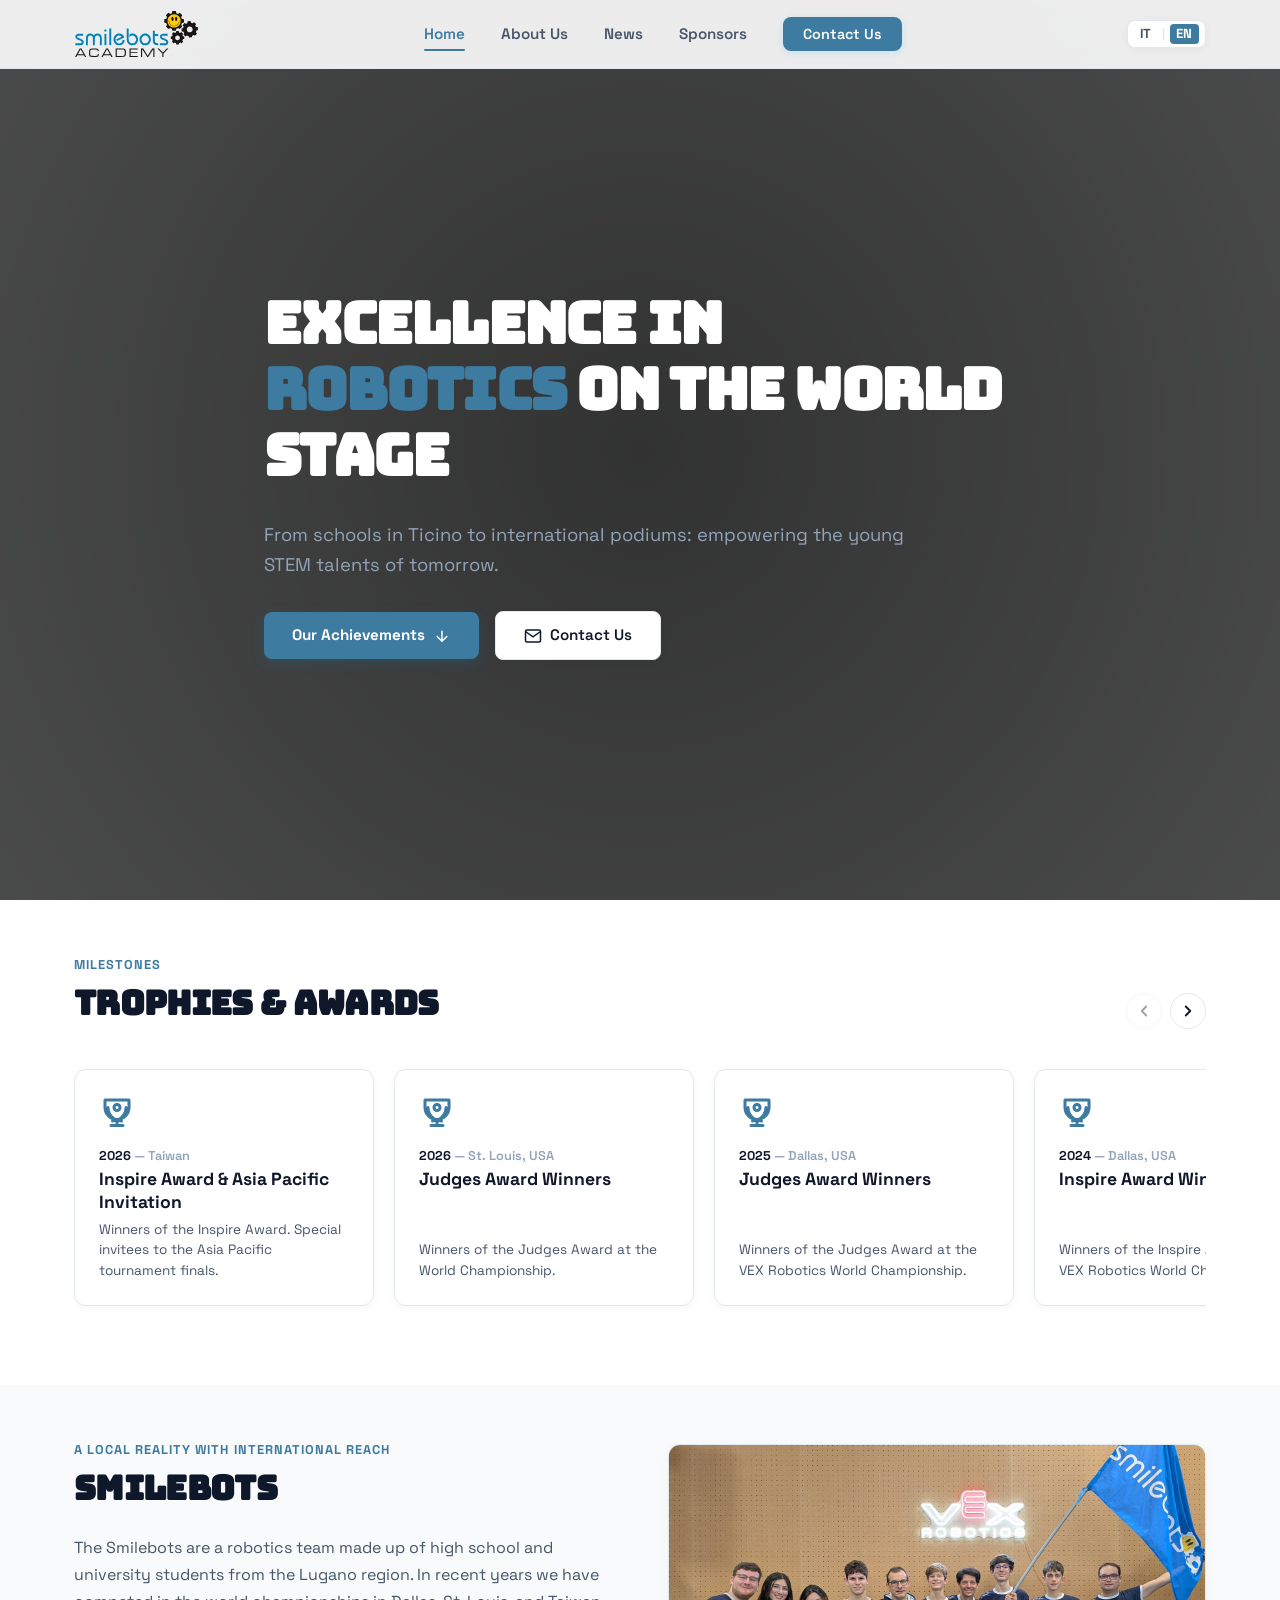
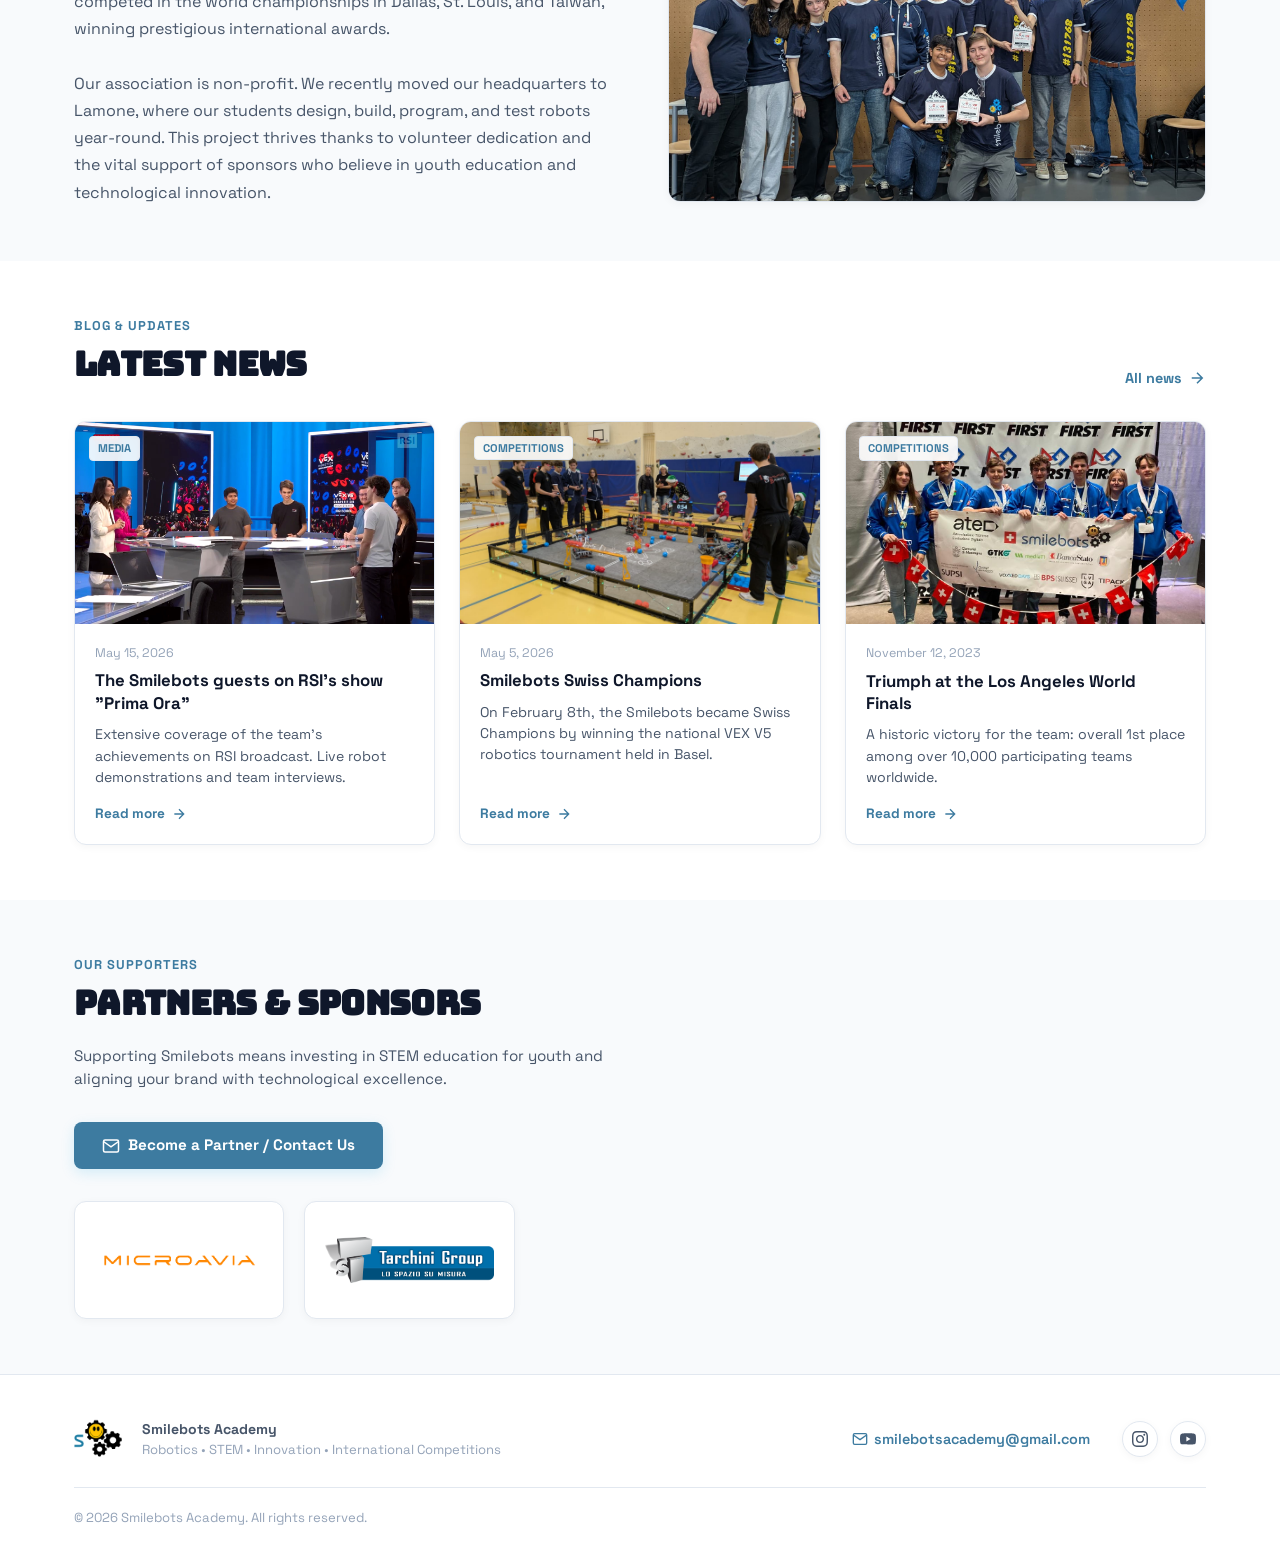
==== index_en.html @ 071c68f8 "implemented translations" ====
<!-- ==========================================================================================================================================
  ____            _ _      _           _            _                 _                      
 / ___| _ __ ___ (_) | ___| |__   ___ | |_ ___     / \   ___ __ _  __| | ___ _ __ ___  _   _ 
 \___ \| '_ ` _ \| | |/ _ \ '_ \ / _ \| __/ __|   / _ \ / __/ _` |/ _` |/ _ \ '_ ` _ \| | | |
  ___) | | | | | | | |  __/ |_) | (_) | |_\__ \  / ___ \ (_| (_| | (_| |  __/ | | | | | |_| |
 |____/|_| |_| |_|_|_|\___|_.__/ \___/ \__|___/ /_/   \_\___\__,_|\__,_|\___|_| |_| |_|\__, |
                                                                                        |___/ 
                                                                                                                                                  
======================================================================================================== DESIGN | © Smilebots Academy ========= -->

<!DOCTYPE html>
<html lang="en">
<head>
  <meta charset="UTF-8">
  <meta name="viewport" content="width=device-width, initial-scale=1.0">
  <title>Smilebots Academy</title>
  <meta name="description" content="A local reality with international reach. Competitive robotics academy and STEM education in Ticino.">
  <meta name="robots" content="index, follow, max-image-preview:large, max-snippet:-1, max-video-preview:-1">
  <link rel="canonical" href="https://smilebots.ch/index_en">

  <!-- Icons -->
  <link rel="icon" href="/favicon.ico" sizes="any">
  <link rel="apple-touch-icon" href="/src/smilebots_academy_logo_s.png">

  <!-- Open Graph / Social Media -->
  <meta property="og:type" content="website">
  <meta property="og:url" content="https://smilebots.ch/index_en">
  <meta property="og:title" content="Smilebots Academy">
  <meta property="og:description" content="A local reality with international reach. Competitive robotics academy and STEM education in Ticino.">
  <meta property="og:image" content="https://smilebots.ch/src/team_photo.jpg">
  <meta property="og:locale" content="en_US">
  <meta property="og:site_name" content="Smilebots Academy">

  <!-- Twitter Card -->
  <meta name="twitter:card" content="summary_large_image">
  <meta name="twitter:url" content="https://smilebots.ch/index_en">
  <meta name="twitter:title" content="Smilebots Academy">
  <meta name="twitter:description" content="A local reality with international reach. Competitive robotics academy and STEM education in Ticino.">
  <meta name="twitter:image" content="https://smilebots.ch/src/team_photo.jpg">

  <!-- Fonts & Styles -->
  <link rel="stylesheet" href="style/style.css">
  <link rel="preconnect" href="https://fonts.googleapis.com">
  <link rel="preconnect" href="https://fonts.gstatic.com" crossorigin>
  <link href="https://fonts.googleapis.com/css2?family=Bungee&family=Space+Grotesk:wght@300..700&display=swap" rel="stylesheet">

  <!-- Structured Data / JSON-LD -->
  <script type="application/ld+json">
  {
    "@context": "https://schema.org",
    "@type": "EducationalOrganization",
    "name": "Smilebots Academy",
    "url": "https://smilebots.ch/index_en",
    "logo": "https://smilebots.ch/src/smilebots_academy_logo_s.png",
    "image": "https://smilebots.ch/src/team_photo.jpg",
    "description": "A local reality with international reach. Competitive robotics academy and STEM education in Ticino.",
    "sameAs": [
      "https://www.instagram.com/smilebots_13176a/",
      "https://www.youtube.com/@smilebots4177"
    ]
  }
  </script>
</head>
<body data-page="home">

  <!-- Header Navigation -->
  <header class="header">
    <div class="container nav-container">
      <a href="/index_en" class="logo">
        <img src="src/smilebots_academy_logo.svg" alt="Smilebots Academy Logo" class="header-logo-img" />
      </a>

      <nav>
        <ul class="nav-menu">
          <li><a href="/index_en" class="nav-link active">Home</a></li>
          <li><a href="#about-us" class="nav-link">About Us</a></li>
          <li><a href="/news_en" class="nav-link">News</a></li>
          <li><a href="#sponsors" class="nav-link">Sponsors</a></li>
          <li><a href="mailto:smilebotsacademy@gmail.com" class="nav-cta">Contact Us</a></li>
        </ul>
      </nav>

      <div class="nav-actions">
        <div class="lang-switcher" aria-label="Language switcher">
          <a href="/" class="lang-btn" title="Italiano">IT</a>
          <span class="lang-divider">|</span>
          <a href="/index_en" class="lang-btn active" title="English">EN</a>
        </div>

        <button class="mobile-toggle" aria-label="Menu">
          <span></span>
          <span></span>
          <span></span>
        </button>
      </div>
    </div>
  </header>

  <!-- Hero -->
  <section class="hero">
    <div class="hero-video-wrapper">
      <video class="hero-video" autoplay loop muted playsinline poster="data:image/svg+xml;charset=UTF-8,%3Csvg xmlns='http://www.w3.org/2000/svg' width='1920' height='1080' viewBox='0 0 1920 1080'%3E%3Crect width='1920' height='1080' fill='%23f8fafc'/%3E%3C/svg%3E">
        <source src="/src/video/smilebots_hero.mp4" type="video/mp4">
      </video>
      <div class="hero-overlay"></div>
    </div>

    <div class="container hero-content">
      <h1 class="hero-title">
        Excellence in <span class="highlight">Robotics</span> on the World Stage
      </h1>
      <p class="hero-description">
        From schools in Ticino to international podiums: empowering the young STEM talents of tomorrow.
      </p>
      <div class="hero-actions">
        <a href="#achievements" class="btn-primary">
          Our Achievements
          <svg viewBox="0 0 24 24" width="18" height="18" fill="none" stroke="currentColor" stroke-width="2"><path d="M12 5v14M5 12l7 7 7-7"/></svg>
        </a>
        <a href="mailto:smilebotsacademy@gmail.com" class="btn-secondary" style="display: inline-flex; align-items: center; gap: 8px;">
          <svg viewBox="0 0 24 24" width="18" height="18" fill="none" stroke="currentColor" stroke-width="2"><path d="M4 4h16c1.1 0 2 .9 2 2v12c0 1.1-.9 2-2 2H4c-1.1 0-2-.9-2-2V6c0-1.1.9-2 2-2z"/><polyline points="22,6 12,13 2,6"/></svg>
          Contact Us
        </a>
      </div>
    </div>
  </section>

  <!-- Achievements section -->
  <section id="achievements" class="section">
    <div class="container">
      <div class="section-header">
        <span class="section-subtitle">Milestones</span>
        <div class="section-title-wrap">
          <h2 class="section-title">Trophies & Awards</h2>
          <div class="achievements-nav">
            <button class="achievements-arrow-btn" id="achievements-prev" aria-label="Scroll left" title="Previous">
              <svg viewBox="0 0 24 24" width="18" height="18" fill="none" stroke="currentColor" stroke-width="2.5" stroke-linecap="round" stroke-linejoin="round"><path d="M15 18l-6-6 6-6"/></svg>
            </button>
            <button class="achievements-arrow-btn" id="achievements-next" aria-label="Scroll right" title="Next">
              <svg viewBox="0 0 24 24" width="18" height="18" fill="none" stroke="currentColor" stroke-width="2.5" stroke-linecap="round" stroke-linejoin="round"><path d="M9 18l6-6-6-6"/></svg>
            </button>
          </div>
        </div>
      </div>

      <div class="achievements-scroll-wrapper">
        <div class="achievements-track" id="achievements-track">
          <!-- Dynamic rendering from content/results.json -->
          <p style="color: var(--text-muted);">Loading achievements...</p>
        </div>
      </div>
    </div>
  </section>

  <!-- About section -->
  <section id="about-us" class="section" style="background: var(--bg-subtle);">
    <div class="container">
      <div class="about-grid">
        <div class="about-content">
          <span class="section-subtitle">A local reality with international reach</span>
          <h2 class="section-title">Smilebots</h2>
          <p class="about-description">
            The Smilebots are a robotics team made up of high school and university students from the Lugano region. In recent years we have competed in the world championships in Dallas, St. Louis, and Taiwan, winning prestigious international awards.<br><br>Our association is non-profit. We recently moved our headquarters to Lamone, where our students design, build, program, and test robots year-round. This project thrives thanks to volunteer dedication and the vital support of sponsors who believe in youth education and technological innovation.
          </p>
        </div>
        <div class="about-image-wrap">
          <img src="src/team_photo.jpg" alt="Smilebots Team" class="about-image" loading="lazy">
        </div>
      </div>
    </div>
  </section>

  <!-- News section -->
  <section id="news" class="section">
    <div class="container">
      <div class="section-header">
        <span class="section-subtitle">Blog & Updates</span>
        <div class="section-title-wrap">
          <h2 class="section-title">Latest News</h2>
          <a href="/news_en" class="section-link">
            All news
            <svg viewBox="0 0 24 24" width="18" height="18" fill="none" stroke="currentColor" stroke-width="2"><path d="M5 12h14M12 5l7 7-7 7"/></svg>
          </a>
        </div>
      </div>

      <div class="news-grid" id="news-grid">
        <!-- Dynamic rendering from content/news.json (Max 3) -->
        <p style="color: var(--text-muted);">Loading news...</p>
      </div>
    </div>
  </section>

  <!-- Sponsors section -->
  <section id="sponsors" class="section" style="background: var(--bg-subtle);">
    <div class="container">
      <div class="section-header">
        <span class="section-subtitle">Our Supporters</span>
        <h2 class="section-title">Partners & Sponsors</h2>
        <p style="color: var(--text-muted); max-width: 580px; margin: 1rem 0 2rem 0; font-size: 0.95rem;">
          Supporting Smilebots means investing in STEM education for youth and aligning your brand with technological excellence.
        </p>
        <a href="mailto:smilebotsacademy@gmail.com" class="btn-primary" style="display: inline-flex; align-items: center; gap: 8px;">
          <svg viewBox="0 0 24 24" width="18" height="18" fill="none" stroke="currentColor" stroke-width="2"><path d="M4 4h16c1.1 0 2 .9 2 2v12c0 1.1-.9 2-2 2H4c-1.1 0-2-.9-2-2V6c0-1.1.9-2 2-2z"/><polyline points="22,6 12,13 2,6"/></svg>
          Become a Partner / Contact Us
        </a>
      </div>

      <div class="sponsors-grid" id="sponsors-grid">
        <!-- Dynamic rendering from content/sponsors.json -->
        <p style="color: var(--text-muted); text-align: center; grid-column: 1/-1;">Loading partners...</p>
      </div>
    </div>
  </section>

  <!-- Footer -->
  <footer id="contact" class="footer">
    <div class="container">
      <div class="footer-content">
        <div class="footer-left">
          <img src="src/smilebots_academy_logo_s.png" alt="Smilebots Academy Logo" class="footer-logo-img" />
          <div class="footer-info">
            <p><strong>Smilebots Academy</strong></p>
            <p style="font-size: 0.82rem; color: var(--text-dim);">Robotics • STEM • Innovation • International Competitions</p>
          </div>
        </div>

        <div class="footer-right">
          <a href="mailto:smilebotsacademy@gmail.com" style="display:inline-flex; align-items:center; gap:6px; font-weight:600; font-size:0.9rem; color:var(--primary-blue); margin-right:1rem;">
            <svg viewBox="0 0 24 24" width="16" height="16" fill="none" stroke="currentColor" stroke-width="2"><path d="M4 4h16c1.1 0 2 .9 2 2v12c0 1.1-.9 2-2 2H4c-1.1 0-2-.9-2-2V6c0-1.1.9-2 2-2z"/><polyline points="22,6 12,13 2,6"/></svg>
            smilebotsacademy@gmail.com
          </a>

          <div class="social-icons">
            <a href="https://www.instagram.com/smilebots_13176a/" target="_blank" rel="noopener" class="social-icon" aria-label="Instagram" title="Instagram">
              <svg viewBox="0 0 24 24"><path d="M12 2.163c3.204 0 3.584.012 4.85.07 3.252.148 4.771 1.691 4.919 4.919.058 1.265.069 1.645.069 4.849 0 3.205-.012 3.584-.069 4.849-.149 3.225-1.664 4.771-4.919 4.919-1.266.058-1.644.07-4.85.07-3.204 0-3.584-.012-4.849-.07-3.26-.149-4.771-1.699-4.919-4.92-.058-1.265-.07-1.644-.07-4.849 0-3.204.013-3.583.07-4.849.149-3.227 1.664-4.771 4.919-4.919 1.266-.057 1.645-.069 4.849-.069zm0-2.163c-3.259 0-3.667.014-4.947.072-4.358.2-6.78 2.618-6.98 6.98-.059 1.281-.073 1.689-.073 4.948 0 3.259.014 3.668.072 4.948.2 4.358 2.618 6.78 6.98 6.98 1.281.058 1.689.072 4.948.072 3.259 0 3.668-.014 4.948-.072 4.354-.2 6.782-2.618 6.979-6.98.059-1.28.073-1.689.073-4.948 0-3.259-.014-3.667-.072-4.947-.196-4.354-2.617-6.78-6.979-6.98-1.281-.059-1.69-.073-4.949-.073zm0 5.838c-3.403 0-6.162 2.759-6.162 6.162s2.759 6.163 6.162 6.163 6.162-2.759 6.162-6.163c0-3.403-2.759-6.162-6.162-6.162zm0 10.162c-2.209 0-4-1.79-4-4 0-2.209 1.791-4 4-4s4 1.791 4 4c0 2.21-1.791 4-4 4zm6.406-11.845c-.796 0-1.441.645-1.441 1.44s.645 1.44 1.441 1.44c.795 0 1.439-.645 1.439-1.44s-.644-1.44-1.439-1.44z"/></svg>
            </a>
            <a href="https://www.youtube.com/@smilebots4177" target="_blank" rel="noopener" class="social-icon" aria-label="YouTube" title="YouTube">
              <svg viewBox="0 0 24 24"><path d="M23.498 6.186a3.016 3.016 0 0 0-2.122-2.136C19.505 3.545 12 3.545 12 3.545s-7.505 0-9.377.505A3.017 3.017 0 0 0 .502 6.186C0 8.07 0 12 0 12s0 3.93.502 5.814a3.016 3.016 0 0 0 2.122 2.136c1.871.505 9.376.505 9.376.505s7.505 0 9.377-.505a3.015 3.015 0 0 0 2.122-2.136C24 15.93 24 12 24 12s0-3.93-.502-5.814zM9.545 15.568V8.432L15.818 12l-6.273 3.568z"/></svg>
            </a>
          </div>
        </div>
      </div>

      <div class="footer-bottom">
        <p>© <span id="copyright-year">2026</span> Smilebots Academy. All rights reserved.</p>
      </div>
    </div>
  </footer>

  <!-- News Popup Modal -->
  <dialog id="news-modal" class="modal-dialog">
    <div class="modal-content">
      <button class="modal-close-btn" aria-label="Close">&times;</button>
      <img id="modal-img" src="" alt="" class="modal-header-img" />
      <div class="modal-body">
        <div class="modal-meta">
          <span id="modal-category" class="modal-tag"></span>
          <span id="modal-date" class="modal-date"></span>
        </div>
        <h2 id="modal-title" class="modal-title"></h2>
        <div id="modal-text" class="modal-text"></div>
      </div>
    </div>
  </dialog>

  <script src="scripts/main.js"></script>
</body>
</html>
---- style/style.css ----
:root {
  --primary-blue: #3d7ba0;
  --primary-blue-glow: rgba(0, 163, 224, 0.15);
  
  --bg-page: #ffffff;
  --bg-subtle: #f8fafc;
  --bg-card: #ffffff;
  --bg-nav: rgba(255, 255, 255, 0.9);
  
  --text-main: #0f172a;
  --text-muted: #475569;
  --text-dim: #94a3b8;
  
  --border-color: #e2e8f0;
  --border-highlight: #00a3e0;
  --shadow-sm: 0 2px 8px rgba(0, 0, 0, 0.04);
  --shadow-md: 0 6px 16px rgba(0, 0, 0, 0.06);
  
  --font-family: 'Space Grotesk', -apple-system, BlinkMacSystemFont, "Segoe UI", Roboto, Helvetica, Arial, sans-serif;
  --title-font: 'Bungee', -apple-system, BlinkMacSystemFont, "Segoe UI", Roboto, Helvetica, Arial, sans-serif;
  --transition-fast: 0.2s cubic-bezier(0.16, 1, 0.3, 1);
  --transition-normal: 0.3s cubic-bezier(0.16, 1, 0.3, 1);
  --radius-sm: 8px;
  --radius-md: 12px;
  --radius-lg: 20px;
  --container-max: 1180px;
}

*, *::before, *::after {
  box-sizing: border-box;
  margin: 0;
  padding: 0;
}

html {
  scroll-behavior: smooth;
  font-family: var(--font-family);
  background-color: var(--bg-page);
  color: var(--text-main);
  line-height: 1.5;
  -webkit-font-smoothing: antialiased;
}

body {
  min-height: 100vh;
  display: flex;
  flex-direction: column;
  overflow-x: hidden;
}

body.modal-open {
  overflow: hidden;
}

a {
  color: inherit;
  text-decoration: none;
}

img, video {
  max-width: 100%;
  height: auto;
  display: block;
}

button {
  font-family: inherit;
  cursor: pointer;
  border: none;
  background: none;
}

::selection {
  background: var(--primary-blue);
  color: #ffffff;
  text-shadow: none;
}

.container {
  max-width: var(--container-max);
  margin: 0 auto;
  padding: 0 1.5rem;
  width: 100%;
}

/* Header & Navbar */
.header {
  position: fixed;
  top: 0;
  left: 0;
  width: 100%;
  z-index: 1000;
  background: var(--bg-nav);
  backdrop-filter: blur(12px);
  -webkit-backdrop-filter: blur(12px);
  border-bottom: 1px solid var(--border-color);
  transition: all var(--transition-fast);
}

.nav-container {
  display: flex;
  align-items: center;
  justify-content: space-between;
  height: 68px;
}

.header-logo-img {
  height: 48px;
  width: auto;
  object-fit: contain;
}

.nav-menu {
  display: flex;
  align-items: center;
  gap: 2.25rem;
  list-style: none;
}

.nav-link {
  font-size: 0.95rem;
  font-weight: 600;
  color: var(--text-muted);
  transition: color var(--transition-fast);
  padding: 0.5rem 0;
  position: relative;
}

.nav-link:hover,
.nav-link.active {
  color: var(--primary-blue);
}

.nav-link.active::after {
  content: '';
  position: absolute;
  bottom: 0;
  left: 0;
  width: 100%;
  height: 2px;
  background-color: var(--primary-blue);
  border-radius: 2px;
}

.nav-cta {
  padding: 0.5rem 1.25rem;
  border-radius: var(--radius-sm);
  background: var(--primary-blue);
  color: #ffffff;
  font-weight: 600;
  font-size: 0.9rem;
  transition: all var(--transition-fast);
  box-shadow: 0 2px 8px var(--primary-blue-glow);
}

.nav-cta:hover {
  background: #008cc2;
}

/* Language Switcher */
.lang-switcher {
  display: inline-flex;
  align-items: center;
  gap: 4px;
  background: var(--bg-card);
  border: 1px solid var(--border-color);
  border-radius: var(--radius-sm);
  padding: 3px 6px;
  font-size: 0.82rem;
  font-weight: 700;
  letter-spacing: 0.05em;
  box-shadow: var(--shadow-sm);
}

.lang-btn {
  color: var(--text-muted);
  text-decoration: none;
  padding: 2px 6px;
  border-radius: 4px;
  transition: all var(--transition-fast);
  line-height: 1.2;
}

.lang-btn:hover {
  color: var(--primary-blue);
}

.lang-btn.active {
  color: #ffffff;
  background: var(--primary-blue);
}

.lang-divider {
  color: var(--border-color);
  font-size: 0.75rem;
  user-select: none;
}

.nav-actions {
  display: flex;
  align-items: center;
  gap: 0.75rem;
}

/* Mobile Nav Toggle */
.mobile-toggle {
  display: none;
  flex-direction: column;
  gap: 5px;
  padding: 6px;
}

.mobile-toggle span {
  width: 22px;
  height: 2px;
  background-color: var(--text-main);
  border-radius: 2px;
}

/* Hero section */
.hero {
  position: relative;
  min-height: 100vh;
  display: flex;
  align-items: center;
  justify-content: center;
  padding: 100px 0 50px;
  overflow: hidden;
  background-color: var(--bg-subtle);
}

.hero-video-wrapper {
  position: absolute;
  top: 0;
  left: 0;
  width: 100%;
  height: 100%;
  z-index: 1;
}

.hero-video {
  width: 100%;
  height: 100%;
  object-fit: cover;
}

.hero-overlay {
  position: absolute;
  top: 0;
  left: 0;
  width: 100%;
  height: 100%;
  background: radial-gradient(circle at center, rgba(0, 0, 0, 0.8) 0%, rgba(0, 0, 0, 0.7) 100%);
  z-index: 2;
}

.hero-content {
  position: relative;
  z-index: 3;
  text-align: left;
  max-width: 800px;
  margin: 0 auto;
}

.hero-title {
  font-family: var(--title-font);
  font-size: clamp(2.2rem, 4.5vw, 3.8rem);
  font-weight: 800;
  line-height: 1.15;
  letter-spacing: -0.03em;
  margin-bottom: 1rem;
  color: #ffffff;
}

.hero-title .highlight {
  color: var(--primary-blue);
}

.hero-description {
  font-size: clamp(1rem, 1.8vw, 1.15rem);
  color: var(--text-dim);
  max-width: 640px;
  margin: 2rem 0;
  line-height: 1.6;
}

.hero-actions {
  display: flex;
  align-items: center;
  justify-content: left;
  gap: 1rem;
  flex-wrap: wrap;
}

.btn-primary {
  padding: 0.75rem 1.75rem;
  border-radius: var(--radius-sm);
  background: var(--primary-blue);
  color: #ffffff;
  font-weight: 700;
  font-size: 0.95rem;
  transition: all var(--transition-fast);
  box-shadow: 0 4px 14px var(--primary-blue-glow);
  display: inline-flex;
  align-items: center;
  gap: 8px;
}

.btn-primary:hover {
  transform: translateY(-1px);
  background: #008cc2;
}

.btn-secondary {
  padding: 0.75rem 1.75rem;
  border-radius: var(--radius-sm);
  background: #ffffff;
  color: var(--text-main);
  border: 1px solid var(--border-color);
  font-weight: 600;
  font-size: 0.95rem;
  transition: all var(--transition-fast);
  box-shadow: var(--shadow-sm);
}

.btn-secondary:hover {
  background: var(--bg-subtle);
  transform: translateY(-1px);
  border-color: #cbd5e1;
}

.section {
  padding: 55px 0;
  position: relative;
}

.section-subtitle {
  color: var(--primary-blue);
  font-family: var(--font-family);
  font-size: 0.8rem;
  font-weight: 700;
  text-transform: uppercase;
  letter-spacing: 0.08em;
  margin-bottom: 0.25rem;
  display: block;
}

.section-header, .news-page-header h1 {
  margin-bottom: 2rem;
  font-family: var(--title-font);
}

.section-header p, .section-header a {
  font-family: var(--font-family);
}

.section-title-wrap {
  display: flex;
  align-items: flex-end;
  justify-content: space-between;
  gap: 1.5rem;
  flex-wrap: wrap;
}

.section-title {
  font-size: clamp(1.6rem, 3vw, 2.1rem);
  font-weight: 800;
  letter-spacing: -0.02em;
  color: var(--text-main);
}

.section-link {
  display: inline-flex;
  align-items: center;
  gap: 6px;
  color: var(--primary-blue);
  font-weight: 700;
  font-size: 0.9rem;
  transition: gap var(--transition-fast);
}

.section-link:hover {
  gap: 10px;
}

/* Horizontal achievements scroll section */
.achievements-nav {
  display: flex;
  align-items: center;
  gap: 0.5rem;
}

.achievements-arrow-btn {
  width: 36px;
  height: 36px;
  border-radius: 50%;
  background: var(--bg-card);
  border: 1px solid var(--border-color);
  color: var(--text-main);
  display: flex;
  align-items: center;
  justify-content: center;
  cursor: pointer;
  transition: all var(--transition-fast);
}

.achievements-arrow-btn:hover {
  border-color: var(--border-highlight);
  color: var(--primary-blue);
  background: var(--bg-subtle);
}

.achievements-arrow-btn:active {
  transform: scale(0.94);
}

.achievements-track {
  display: flex;
  gap: 1.25rem;
  overflow-x: auto;
  scroll-snap-type: x mandatory;
  padding: 0.5rem 0.25rem 1.5rem;
  scrollbar-width: thin;
  scrollbar-color: var(--primary-blue) transparent;
}

.achievements-track::-webkit-scrollbar {
  height: 6px;
}

.achievements-track::-webkit-scrollbar-track {
  background: #f1f5f9;
  border-radius: 10px;
}

.achievements-track::-webkit-scrollbar-thumb {
  background: var(--primary-blue);
  border-radius: 10px;
}

.achievement-card {
  flex: 0 0 300px;
  scroll-snap-align: start;
  background: var(--bg-card);
  border: 1px solid var(--border-color);
  border-radius: var(--radius-md);
  padding: 1.5rem;
  display: flex;
  flex-direction: column;
  justify-content: space-between;
  box-shadow: var(--shadow-sm);
  transition: all var(--transition-fast);
}

.achievement-icon {
  width: 40px;
  height: 40px;
  color: var(--primary-blue);
  margin-bottom: 0.75rem;
}

.achievement-year {
  font-size: 0.8rem;
  color: var(--text-dim);
  font-weight: 600;
  margin-bottom: 0.2rem;
}

.achievement-year-only {
  font-weight: 800;
  color: var(--text-main);
}

.achievement-title {
  font-size: 1.1rem;
  font-weight: 700;
  margin-bottom: 0.4rem;
  color: var(--text-main);
  line-height: 1.3;
}

.achievement-desc {
  font-size: 0.85rem;
  color: var(--text-muted);
  line-height: 1.5;
}

/* About / Academy section */
.about-grid {
  display: grid;
  grid-template-columns: 1fr 1fr;
  gap: 3.5rem;
  align-items: center;
}

.about-content {
  display: flex;
  flex-direction: column;
}

.about-content .section-title {
  font-family: var(--title-font);
  margin-bottom: 1.25rem;
}

.about-description {
  font-size: 1rem;
  color: var(--text-muted);
  line-height: 1.7;
}

.about-image-wrap {
  position: relative;
  border-radius: var(--radius-md);
  overflow: hidden;
  box-shadow: var(--shadow-sm);
  border: 1px solid var(--border-color);
  aspect-ratio: 3 / 2;
}

.about-image {
  width: 100%;
  height: 100%;
  object-fit: cover;
  transition: transform var(--transition-normal);
}

/* News section Cards */
.news-grid {
  display: grid;
  grid-template-columns: repeat(auto-fit, minmax(300px, 1fr));
  gap: 1.5rem;
}

.news-card {
  background: var(--bg-card);
  border: 1px solid var(--border-color);
  border-radius: var(--radius-md);
  overflow: hidden;
  display: flex;
  flex-direction: column;
  cursor: pointer;
  box-shadow: var(--shadow-sm);
  transition: all var(--transition-fast);
}

.news-card:hover {
  transform: translateY(-4px);
}

.news-card-img-wrap {
  width: 100%;
  aspect-ratio: 16 / 9;
  overflow: hidden;
  position: relative;
  background-color: #f1f5f9;
}

.news-card-img {
  width: 100%;
  height: 100%;
  object-fit: cover;
  transition: transform var(--transition-normal);
}

.news-card-category {
  position: absolute;
  top: 0.85rem;
  left: 0.85rem;
  background: rgba(255, 255, 255, 0.9);
  backdrop-filter: blur(4px);
  border: 1px solid var(--border-color);
  color: var(--primary-blue);
  font-size: 0.7rem;
  font-weight: 700;
  padding: 3px 8px;
  border-radius: 4px;
  text-transform: uppercase;
}

.news-card-body {
  padding: 1.25rem;
  display: flex;
  flex-direction: column;
  flex-grow: 1;
}

.news-card-date {
  font-size: 0.78rem;
  color: var(--text-dim);
  margin-bottom: 0.4rem;
}

.news-card-title {
  font-size: 1.05rem;
  font-weight: 700;
  color: var(--text-main);
  margin-bottom: 0.6rem;
  line-height: 1.35;
  display: -webkit-box;
  line-clamp: 2;
  -webkit-line-clamp: 2;
  -webkit-box-orient: vertical;
  overflow: hidden;
}

.news-card-excerpt {
  font-size: 0.88rem;
  color: var(--text-muted);
  line-height: 1.5;
  margin-bottom: 1rem;
  display: -webkit-box;
  line-clamp: 3;
  -webkit-line-clamp: 3;
  -webkit-box-orient: vertical;
  overflow: hidden;
  flex-grow: 1;
}

.news-card-readmore {
  display: inline-flex;
  align-items: center;
  gap: 6px;
  font-size: 0.85rem;
  font-weight: 700;
  color: var(--primary-blue);
}

/* Modal Article Popup */
.modal-dialog {
  border: none;
  background: transparent;
  padding: 1rem;
  max-width: 680px;
  width: 100%;
  margin: auto;
}

.modal-dialog::backdrop {
  background: rgba(15, 23, 42, 0.6);
  backdrop-filter: blur(6px);
  -webkit-backdrop-filter: blur(6px);
}

.modal-content {
  background: #ffffff;
  border: 1px solid var(--border-color);
  border-radius: var(--radius-lg);
  overflow: hidden;
  box-shadow: 0 20px 40px rgba(0, 0, 0, 0.2);
  position: relative;
  color: var(--text-main);
  max-height: 85vh;
  display: flex;
  flex-direction: column;
}

.modal-header-img {
  width: 100%;
  max-height: 280px;
  object-fit: cover;
  background-color: #f1f5f9;
}

.modal-close-btn {
  position: absolute;
  top: 0.85rem;
  right: 0.85rem;
  width: 34px;
  height: 34px;
  border-radius: 50%;
  background: rgba(255, 255, 255, 0.9);
  border: 1px solid var(--border-color);
  color: var(--text-main);
  display: flex;
  align-items: center;
  justify-content: center;
  font-size: 1.25rem;
  transition: all var(--transition-fast);
  z-index: 10;
}

.modal-close-btn:hover {
  background: var(--primary-blue);
  color: #ffffff;
  border-color: var(--primary-blue);
}

.modal-body {
  padding: 1.75rem;
  overflow-y: auto;
}

.modal-meta {
  display: flex;
  align-items: center;
  gap: 0.75rem;
  margin-bottom: 0.75rem;
}

.modal-tag {
  background: rgba(0, 163, 224, 0.1);
  color: var(--primary-blue);
  font-size: 0.75rem;
  font-weight: 700;
  padding: 3px 10px;
  border-radius: 12px;
}

.modal-date {
  font-size: 0.8rem;
  color: var(--text-dim);
}

.modal-title {
  font-size: 1.45rem;
  font-weight: 800;
  line-height: 1.3;
  margin-bottom: 1rem;
  color: var(--text-main);
}

.modal-text {
  font-size: 0.95rem;
  color: var(--text-muted);
  line-height: 1.65;
  white-space: pre-line;
}

.modal-text p {
  margin-bottom: 1rem;
}

.modal-text p:last-child {
  margin-bottom: 0;
}

.modal-text a {
  color: var(--primary-blue);
  text-decoration: underline;
  font-weight: 600;
  transition: color var(--transition-fast);
}

.modal-text a:hover {
  color: #008cc2;
}

.modal-text img,
.modal-text video {
  max-width: 100%;
  height: auto;
  border-radius: var(--radius-sm);
  margin: 1rem 0;
  display: block;
  box-shadow: var(--shadow-sm);
}

.modal-text ul,
.modal-text ol {
  margin: 0.75rem 0 1rem 1.5rem;
}

.modal-text li {
  margin-bottom: 0.25rem;
}

/* Sponsors Grid */
.sponsors-grid {
  display: grid;
  grid-template-columns: repeat(auto-fill, minmax(180px, 1fr));
  gap: 1.25rem;
}

.sponsor-card {
  background: var(--bg-card);
  border: 1px solid var(--border-color);
  border-radius: var(--radius-md);
  padding: 1.25rem;
  display: flex;
  flex-direction: column;
  align-items: center;
  justify-content: center;
  transition: all var(--transition-fast);
  aspect-ratio: 16 / 9;
  box-shadow: var(--shadow-sm);
}

.sponsor-card:hover {
  transform: translateY(-2px);
}

.sponsor-card img {
  max-width: 100%;
  max-height: 70px;
  object-fit: contain;
}

.sponsor-card.main-partner {
  grid-column: span 2;
  border-color: rgba(0, 163, 224, 0.3);
  background: var(--bg-subtle);
}

@media (max-width: 640px) {
  .sponsor-card.main-partner {
    grid-column: span 1;
  }
}

/* Footer */
.footer {
  background: var(--bg-page);
  border-top: 1px solid var(--border-color);
  padding: 2.5rem 0 1.5rem;
  margin-top: auto;
}

.footer-content {
  display: flex;
  align-items: center;
  justify-content: space-between;
  flex-wrap: wrap;
  gap: 1.5rem;
  margin-bottom: 1.5rem;
}

.footer-left {
  display: flex;
  align-items: center;
  gap: 1.25rem;
}

.footer-logo-img {
  height: 48px;
  width: auto;
}

.footer-info {
  font-size: 0.88rem;
  color: var(--text-muted);
}

.footer-right {
  display: flex;
  align-items: center;
  gap: 1rem;
}

.social-icons {
  display: flex;
  align-items: center;
  gap: 0.75rem;
}

.social-icon {
  width: 36px;
  height: 36px;
  border-radius: 50%;
  background: #ffffff;
  border: 1px solid var(--border-color);
  display: flex;
  align-items: center;
  justify-content: center;
  color: var(--text-muted);
  transition: all var(--transition-fast);
  box-shadow: var(--shadow-sm);
}

.social-icon:hover {
  background: var(--primary-blue);
  color: #ffffff;
  border-color: var(--primary-blue);
}

.social-icon svg {
  width: 16px;
  height: 16px;
  fill: currentColor;
}

.footer-bottom {
  border-top: 1px solid var(--border-color);
  padding-top: 1.25rem;
  display: flex;
  align-items: center;
  justify-content: space-between;
  flex-wrap: wrap;
  gap: 0.75rem;
  font-size: 0.82rem;
  color: var(--text-dim);
}

/* News page styles */
.news-page-header {
  padding: 110px 0 35px;
  background: var(--bg-subtle);
  border-bottom: 1px solid var(--border-color);
}

.search-wrapper {
  max-width: 440px;
  margin-top: 1.25rem;
  position: relative;
}

.search-input {
  width: 100%;
  padding: 0.75rem 1.25rem 0.75rem 2.6rem;
  border-radius: var(--radius-sm);
  background: #ffffff;
  border: 1px solid var(--border-color);
  color: var(--text-main);
  font-family: var(--font-family);
  font-size: 0.95rem;
  transition: all var(--transition-fast);
  box-shadow: var(--shadow-sm);
}

.search-input:focus {
  outline: none;
  border-color: var(--primary-blue);
}

.search-icon {
  position: absolute;
  left: 0.85rem;
  top: 50%;
  transform: translateY(-50%);
  color: var(--text-dim);
  pointer-events: none;
}

/* Responsive */
@media (max-width: 768px) {
  .nav-menu {
    position: fixed;
    top: 68px;
    left: 0;
    width: 100%;
    background: #ffffff;
    flex-direction: column;
    padding: 1.5rem;
    gap: 1.25rem;
    border-bottom: 1px solid var(--border-color);
    box-shadow: var(--shadow-md);
    display: none;
  }

  .nav-menu.active {
    display: flex;
  }

  .mobile-toggle {
    display: flex;
  }

  .footer-content {
    flex-direction: column;
    align-items: flex-start;
  }

  .about-grid {
    grid-template-columns: 1fr;
    gap: 2rem;
  }
}
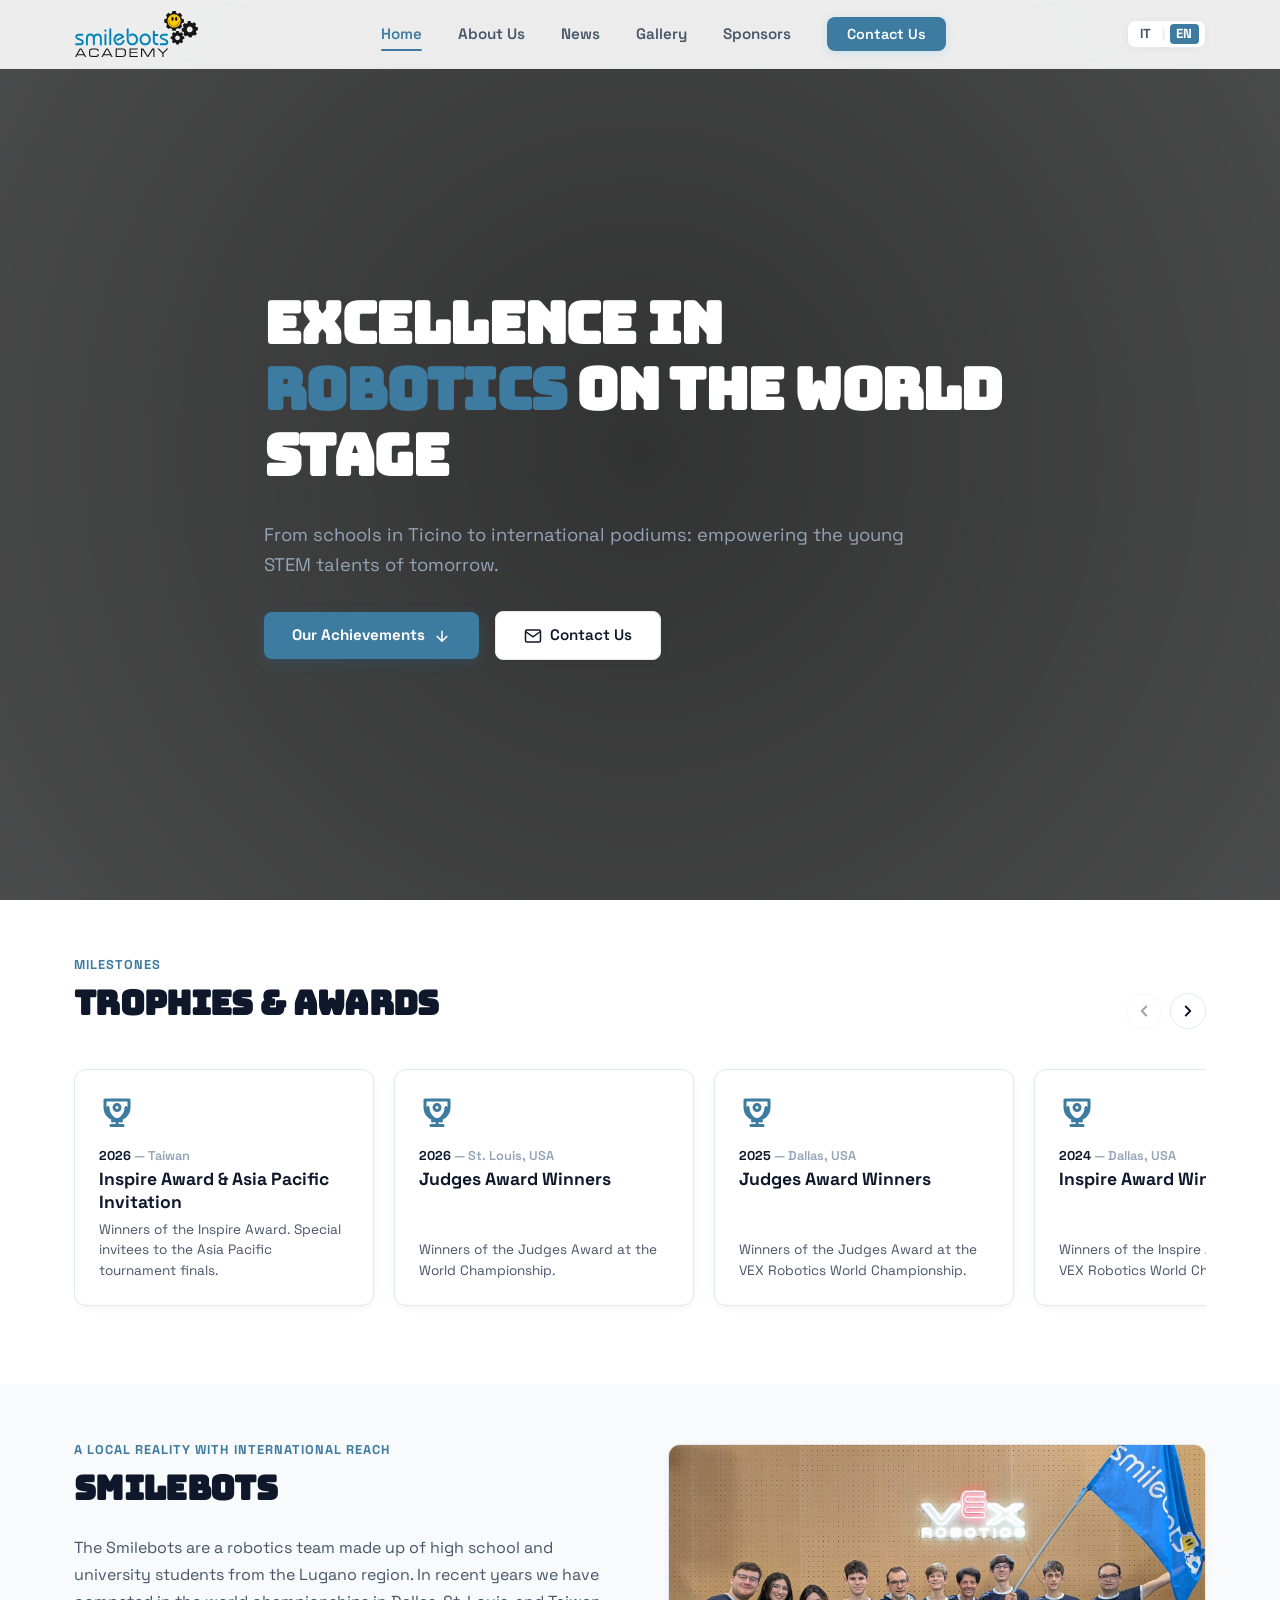
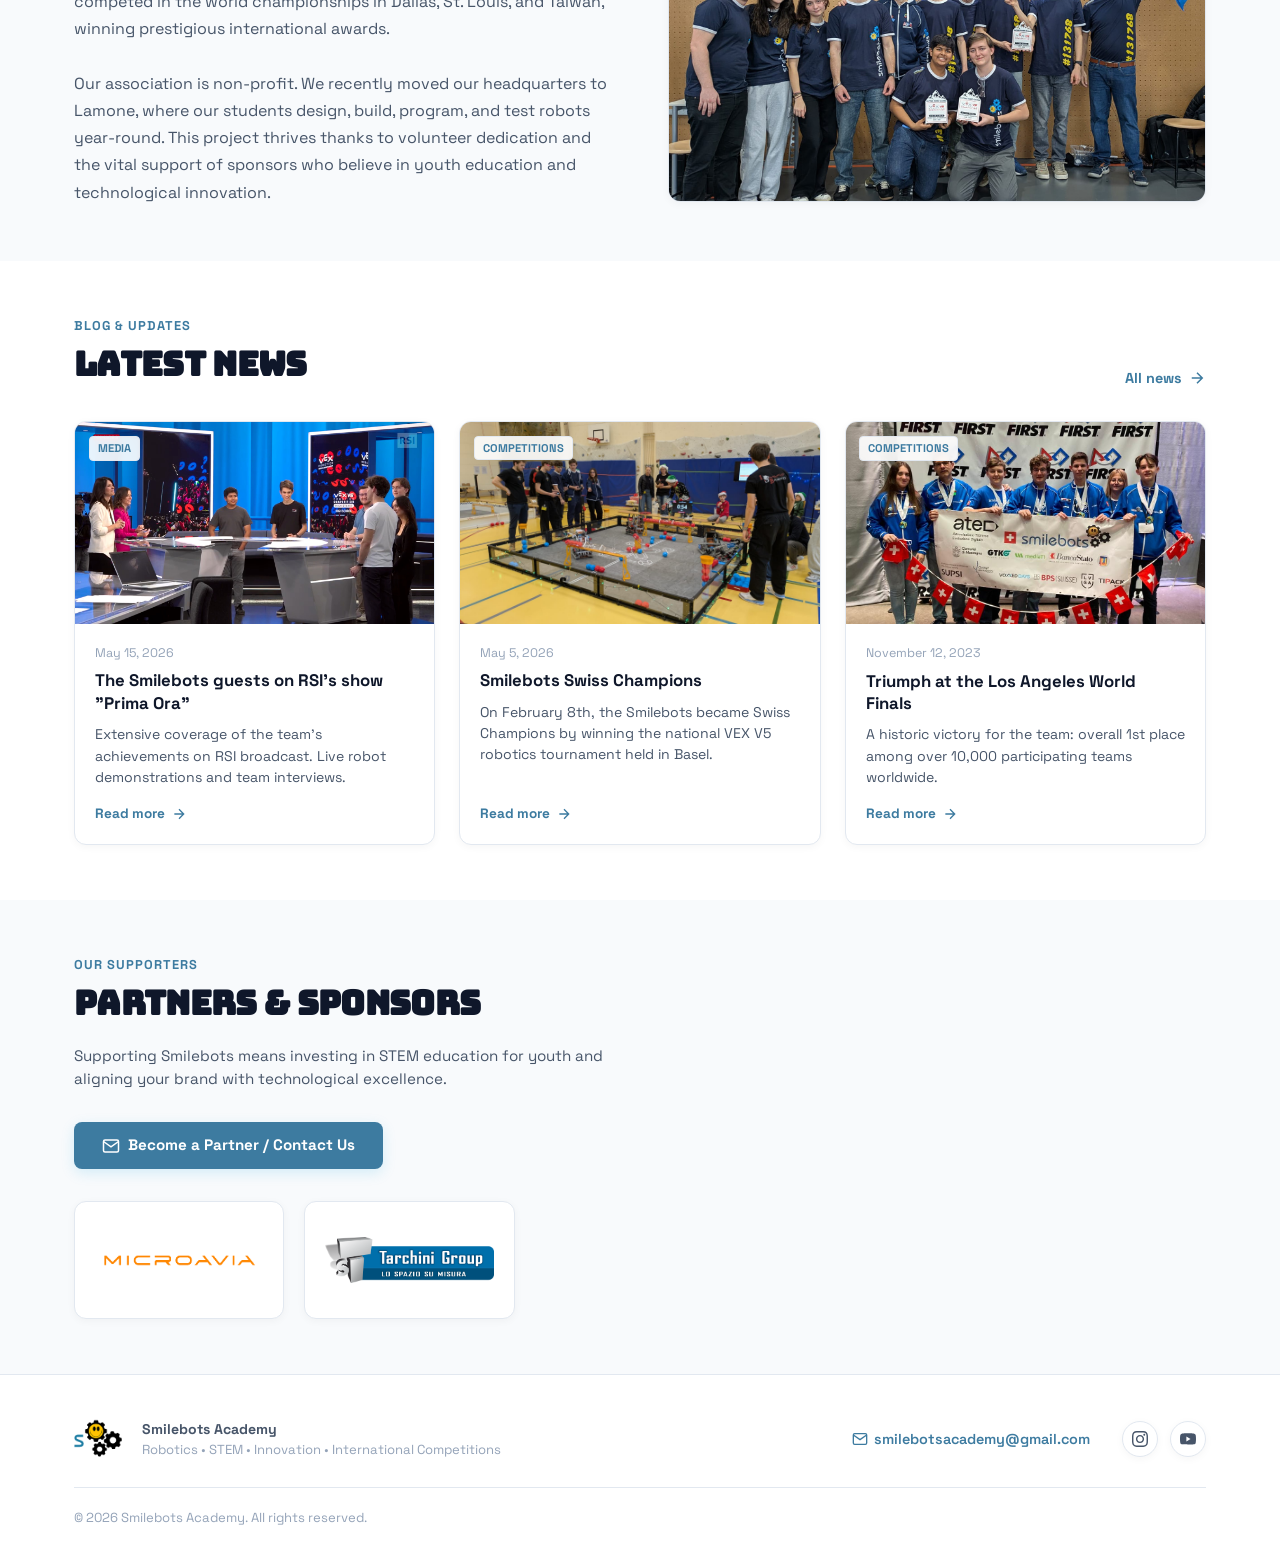
==== commit 73596aae: "implemented photogallery" ====
--- a/index_en.html
+++ b/index_en.html
@@ -75,6 +75,7 @@
           <li><a href="/index_en" class="nav-link active">Home</a></li>
           <li><a href="#about-us" class="nav-link">About Us</a></li>
           <li><a href="/news_en" class="nav-link">News</a></li>
+          <li><a href="/photogallery_en" class="nav-link">Gallery</a></li>
           <li><a href="#sponsors" class="nav-link">Sponsors</a></li>
           <li><a href="mailto:smilebotsacademy@gmail.com" class="nav-cta">Contact Us</a></li>
         </ul>
--- a/style/style.css
+++ b/style/style.css
@@ -931,8 +931,109 @@
   pointer-events: none;
 }
 
+/* Photogallery Grid */
+.gallery-grid {
+  display: grid;
+  grid-template-columns: repeat(4, 1fr);
+  gap: 1.25rem;
+}
+
+.gallery-item {
+  position: relative;
+  aspect-ratio: 4 / 3;
+  border-radius: var(--radius-md);
+  overflow: hidden;
+  background: var(--bg-card);
+  border: 1px solid var(--border-color);
+  box-shadow: var(--shadow-sm);
+  cursor: pointer;
+  transition: all var(--transition-fast);
+}
+
+.gallery-item:hover {
+  transform: translateY(-4px);
+  box-shadow: var(--shadow-md);
+}
+
+.gallery-img {
+  width: 100%;
+  height: 100%;
+  object-fit: cover;
+  display: block;
+  transition: transform 0.3s ease;
+}
+
+/* Lightbox Modal */
+.lightbox-dialog {
+  border: none;
+  background: transparent;
+  padding: 1.5rem;
+  max-width: 90vw;
+  max-height: 90vh;
+  margin: auto;
+  overflow: visible;
+}
+
+.lightbox-dialog::backdrop {
+  background: rgba(15, 23, 42, 0.6);
+  backdrop-filter: blur(6px);
+  -webkit-backdrop-filter: blur(6px);
+}
+
+.lightbox-content {
+  position: relative;
+  display: flex;
+  align-items: center;
+  justify-content: center;
+}
+
+.lightbox-img {
+  max-width: min(85vw, 1200px);
+  max-height: 85vh;
+  object-fit: contain;
+  border-radius: var(--radius-md);
+  box-shadow: 0 25px 50px -12px rgba(0, 0, 0, 0.5);
+  background: #0f172a;
+}
+
+.lightbox-close-btn {
+  position: absolute;
+  top: -16px;
+  right: -16px;
+  width: 34px;
+  height: 34px;
+  border-radius: 50%;
+  background: rgba(255, 255, 255, 0.9);
+  border: 1px solid var(--border-color);
+  color: var(--text-main);
+  display: flex;
+  align-items: center;
+  justify-content: center;
+  font-size: 1.25rem;
+  cursor: pointer;
+  transition: all var(--transition-fast);
+  z-index: 20;
+}
+
+.lightbox-close-btn:hover {
+  background: var(--primary-blue);
+  color: #ffffff;
+  border-color: var(--primary-blue);
+}
+
 /* Responsive */
+@media (max-width: 992px) {
+  .gallery-grid {
+    grid-template-columns: repeat(3, 1fr);
+  }
+}
+
 @media (max-width: 768px) {
+  .gallery-grid {
+    grid-template-columns: repeat(2, 1fr);
+    gap: 0.85rem;
+  }
+
   .nav-menu {
     position: fixed;
     top: 68px;
@@ -965,3 +1066,9 @@
     gap: 2rem;
   }
 }
+
+@media (max-width: 480px) {
+  .gallery-grid {
+    grid-template-columns: 1fr;
+  }
+}
